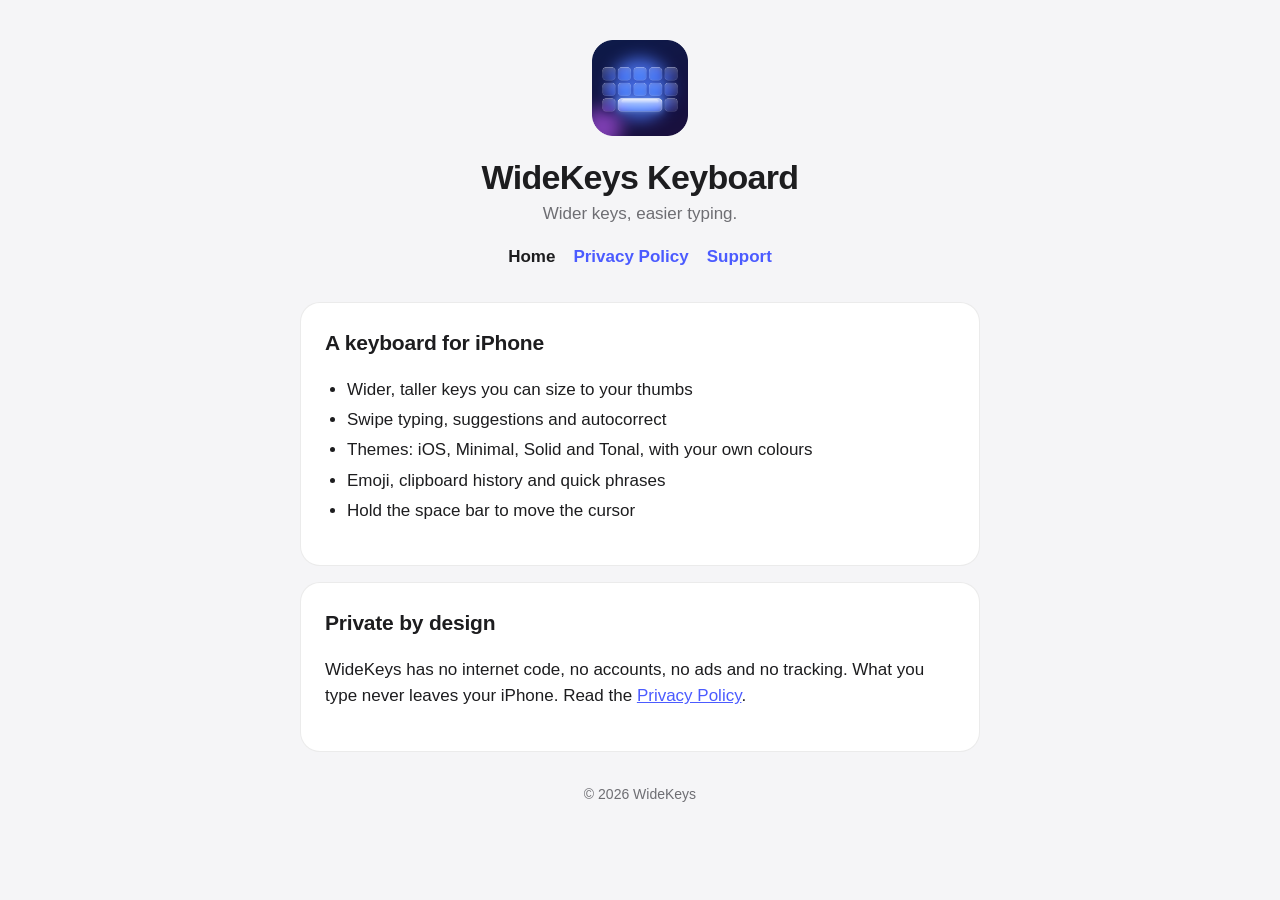
==== index.html @ 42ba70db "Add files via upload" ====
<!doctype html>
<html lang="en">
<head>
  <meta charset="utf-8">
  <meta name="viewport" content="width=device-width, initial-scale=1">
  <title>WideKeys Keyboard</title>
  <meta name="description" content="WideKeys: a keyboard for iPhone with wider keys, swipe typing and themes. Private by design.">
  <link rel="icon" href="icon.png">
  <link rel="stylesheet" href="style.css">
</head>
<body>
<main>
  <header>
    <img src="icon.png" alt="">
    <h1>WideKeys Keyboard</h1>
    <p>Wider keys, easier typing.</p>
    <nav>
      <a href="index.html" aria-current="page">Home</a>
      <a href="privacy.html">Privacy Policy</a>
      <a href="support.html">Support</a>
    </nav>
  </header>

  <div class="card">
    <h2>A keyboard for iPhone</h2>
    <ul>
      <li>Wider, taller keys you can size to your thumbs</li>
      <li>Swipe typing, suggestions and autocorrect</li>
      <li>Themes: iOS, Minimal, Solid and Tonal, with your own colours</li>
      <li>Emoji, clipboard history and quick phrases</li>
      <li>Hold the space bar to move the cursor</li>
    </ul>
  </div>

  <div class="card">
    <h2>Private by design</h2>
    <p>WideKeys has no internet code, no accounts, no ads and no tracking. What you type never leaves your iPhone. Read the <a href="privacy.html">Privacy Policy</a>.</p>
  </div>

  <footer>© 2026 WideKeys</footer>
</main>
</body>
</html>
---- style.css ----
:root {
  --bg: #f5f5f7;
  --card: #ffffff;
  --text: #1d1d1f;
  --muted: #6e6e73;
  --accent: #4b5bff;
  --line: rgba(0, 0, 0, 0.08);
}
@media (prefers-color-scheme: dark) {
  :root {
    --bg: #000000;
    --card: #1c1c1e;
    --text: #f5f5f7;
    --muted: #a1a1a6;
    --accent: #8b95ff;
    --line: rgba(255, 255, 255, 0.12);
  }
}
* { box-sizing: border-box; }
body {
  margin: 0;
  background: var(--bg);
  color: var(--text);
  font: 17px/1.55 -apple-system, BlinkMacSystemFont, "SF Pro Text", "Helvetica Neue", Arial, sans-serif;
  -webkit-text-size-adjust: 100%;
}
main { max-width: 720px; margin: 0 auto; padding: 40px 20px 64px; }
header { text-align: center; margin-bottom: 32px; }
header img { width: 96px; height: 96px; }
header h1 { font-size: 34px; line-height: 1.15; margin: 14px 0 4px; letter-spacing: -0.02em; }
header p { margin: 0; color: var(--muted); }
nav { display: flex; justify-content: center; gap: 18px; margin-top: 16px; flex-wrap: wrap; }
nav a { color: var(--accent); text-decoration: none; font-weight: 600; }
nav a[aria-current="page"] { color: var(--text); }
.card {
  background: var(--card);
  border-radius: 20px;
  padding: 24px;
  border: 1px solid var(--line);
}
.card + .card { margin-top: 16px; }
h2 { font-size: 21px; margin: 28px 0 8px; letter-spacing: -0.01em; }
.card h2:first-child { margin-top: 0; }
p, li { color: var(--text); }
ul { padding-left: 22px; }
li { margin: 4px 0; }
.muted { color: var(--muted); font-size: 15px; }
a { color: var(--accent); }
footer { text-align: center; color: var(--muted); font-size: 14px; margin-top: 32px; }
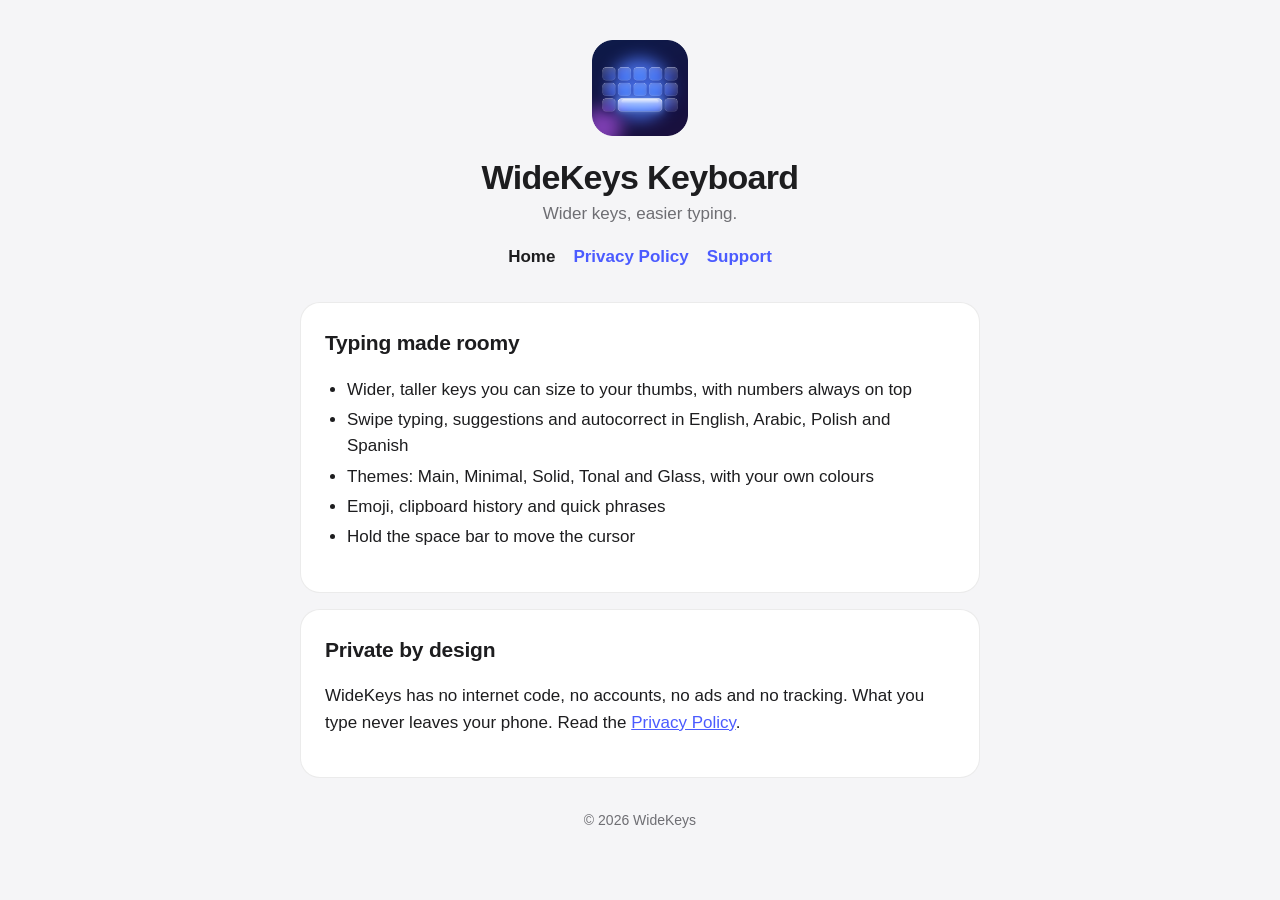
==== commit 2b5d0a75: "Add files via upload" ====
--- a/index.html
+++ b/index.html
@@ -4,7 +4,7 @@
   <meta charset="utf-8">
   <meta name="viewport" content="width=device-width, initial-scale=1">
   <title>WideKeys Keyboard</title>
-  <meta name="description" content="WideKeys: a keyboard for iPhone with wider keys, swipe typing and themes. Private by design.">
+  <meta name="description" content="WideKeys: a keyboard with wider keys, a number row, swipe typing and themes. Private by design.">
   <link rel="icon" href="icon.png">
   <link rel="stylesheet" href="style.css">
 </head>
@@ -22,11 +22,11 @@
   </header>
 
   <div class="card">
-    <h2>A keyboard for iPhone</h2>
+    <h2>Typing made roomy</h2>
     <ul>
-      <li>Wider, taller keys you can size to your thumbs</li>
-      <li>Swipe typing, suggestions and autocorrect</li>
-      <li>Themes: iOS, Minimal, Solid and Tonal, with your own colours</li>
+      <li>Wider, taller keys you can size to your thumbs, with numbers always on top</li>
+      <li>Swipe typing, suggestions and autocorrect in English, Arabic, Polish and Spanish</li>
+      <li>Themes: Main, Minimal, Solid, Tonal and Glass, with your own colours</li>
       <li>Emoji, clipboard history and quick phrases</li>
       <li>Hold the space bar to move the cursor</li>
     </ul>
@@ -34,7 +34,7 @@
 
   <div class="card">
     <h2>Private by design</h2>
-    <p>WideKeys has no internet code, no accounts, no ads and no tracking. What you type never leaves your iPhone. Read the <a href="privacy.html">Privacy Policy</a>.</p>
+    <p>WideKeys has no internet code, no accounts, no ads and no tracking. What you type never leaves your phone. Read the <a href="privacy.html">Privacy Policy</a>.</p>
   </div>
 
   <footer>© 2026 WideKeys</footer>
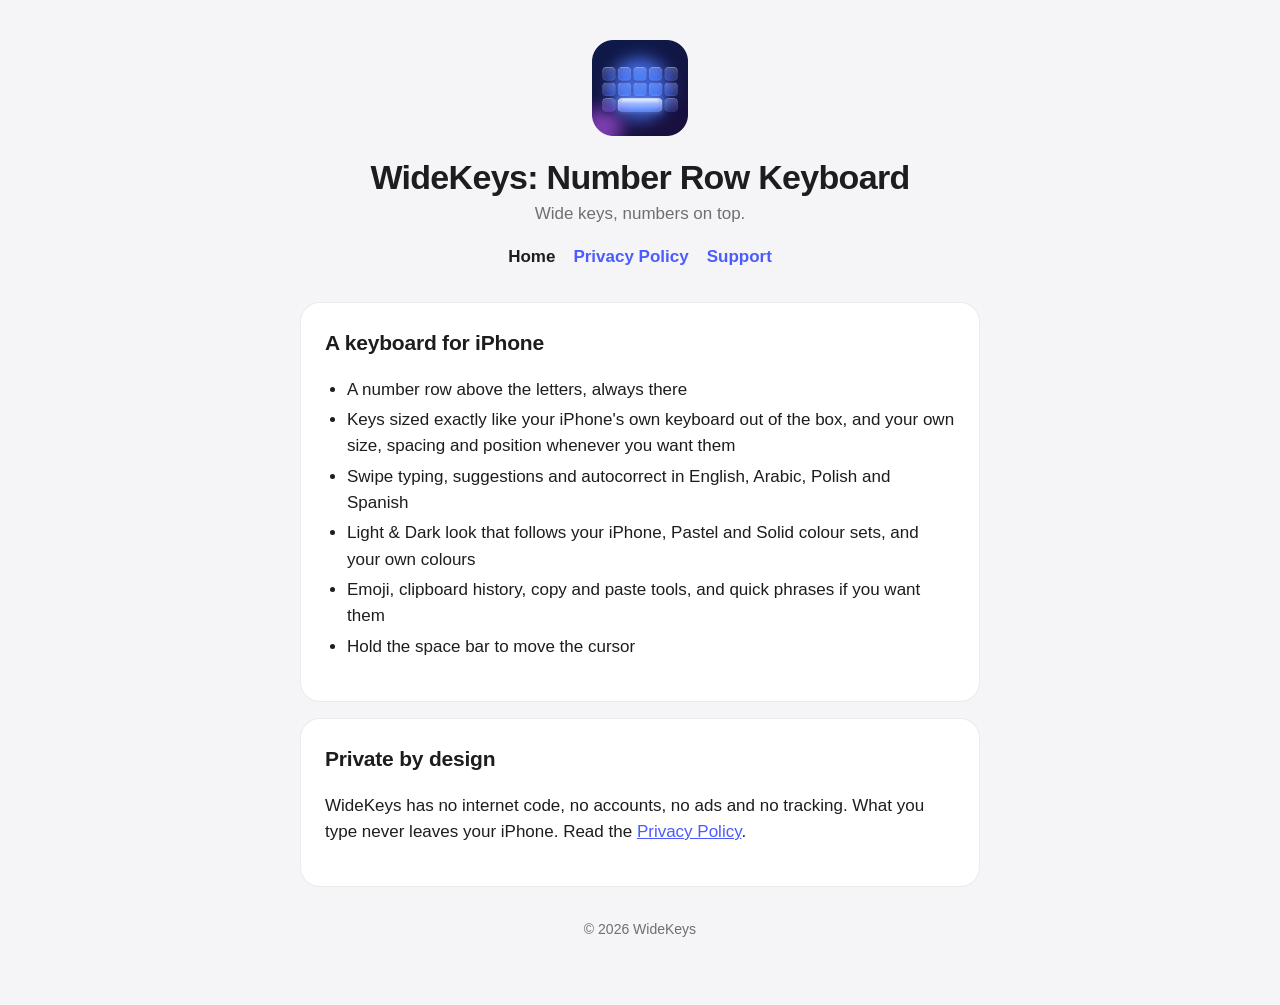
==== commit 794b96c7: "Update site for the latest WideKeys build Number Row Keyboard name, iOS-sized default keys, symbol p" ====
--- a/index.html
+++ b/index.html
@@ -3,8 +3,8 @@
 <head>
   <meta charset="utf-8">
   <meta name="viewport" content="width=device-width, initial-scale=1">
-  <title>WideKeys Keyboard</title>
-  <meta name="description" content="WideKeys: a keyboard with wider keys, a number row, swipe typing and themes. Private by design.">
+  <title>WideKeys: Number Row Keyboard</title>
+  <meta name="description" content="WideKeys: a keyboard for iPhone with a number row on top, wide keys sized like the iPhone's own, swipe typing and your own colours. Private by design.">
   <link rel="icon" href="icon.png">
   <link rel="stylesheet" href="style.css">
 </head>
@@ -12,8 +12,8 @@
 <main>
   <header>
     <img src="icon.png" alt="">
-    <h1>WideKeys Keyboard</h1>
-    <p>Wider keys, easier typing.</p>
+    <h1>WideKeys: Number Row Keyboard</h1>
+    <p>Wide keys, numbers on top.</p>
     <nav>
       <a href="index.html" aria-current="page">Home</a>
       <a href="privacy.html">Privacy Policy</a>
@@ -22,19 +22,20 @@
   </header>
 
   <div class="card">
-    <h2>Typing made roomy</h2>
+    <h2>A keyboard for iPhone</h2>
     <ul>
-      <li>Wider, taller keys you can size to your thumbs, with numbers always on top</li>
+      <li>A number row above the letters, always there</li>
+      <li>Keys sized exactly like your iPhone's own keyboard out of the box, and your own size, spacing and position whenever you want them</li>
       <li>Swipe typing, suggestions and autocorrect in English, Arabic, Polish and Spanish</li>
-      <li>Themes: Main, Minimal, Solid, Tonal and Glass, with your own colours</li>
-      <li>Emoji, clipboard history and quick phrases</li>
+      <li>Light &amp; Dark look that follows your iPhone, Pastel and Solid colour sets, and your own colours</li>
+      <li>Emoji, clipboard history, copy and paste tools, and quick phrases if you want them</li>
       <li>Hold the space bar to move the cursor</li>
     </ul>
   </div>
 
   <div class="card">
     <h2>Private by design</h2>
-    <p>WideKeys has no internet code, no accounts, no ads and no tracking. What you type never leaves your phone. Read the <a href="privacy.html">Privacy Policy</a>.</p>
+    <p>WideKeys has no internet code, no accounts, no ads and no tracking. What you type never leaves your iPhone. Read the <a href="privacy.html">Privacy Policy</a>.</p>
   </div>
 
   <footer>© 2026 WideKeys</footer>
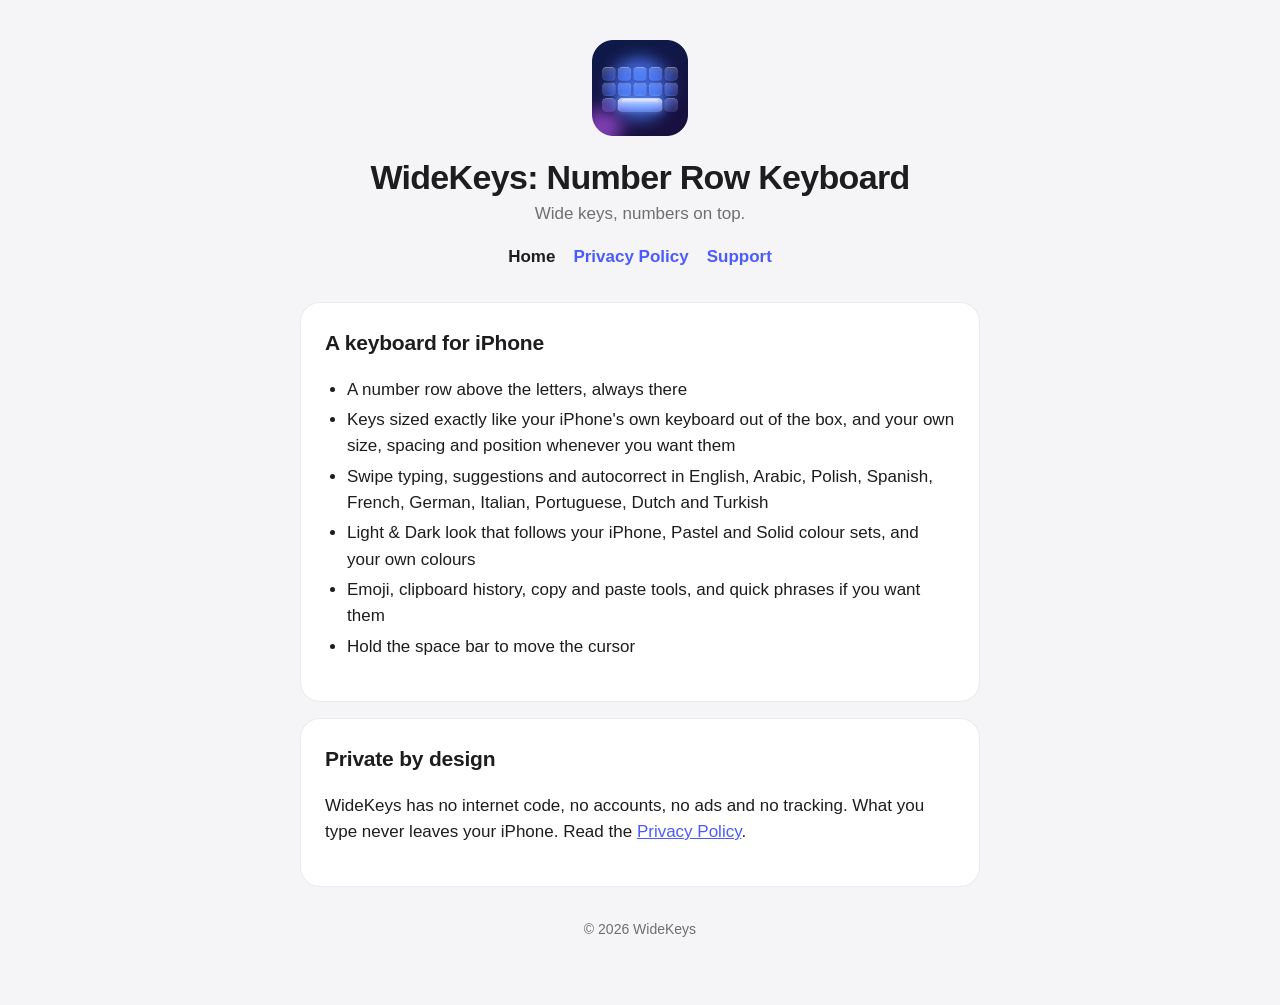
==== commit 6623c50f: "Support and feature list: ten languages Co-Authored-By: Claude Fable 5.1 <noreply@anthropic.com> Cla" ====
--- a/index.html
+++ b/index.html
@@ -26,7 +26,7 @@
     <ul>
       <li>A number row above the letters, always there</li>
       <li>Keys sized exactly like your iPhone's own keyboard out of the box, and your own size, spacing and position whenever you want them</li>
-      <li>Swipe typing, suggestions and autocorrect in English, Arabic, Polish and Spanish</li>
+      <li>Swipe typing, suggestions and autocorrect in English, Arabic, Polish, Spanish, French, German, Italian, Portuguese, Dutch and Turkish</li>
       <li>Light &amp; Dark look that follows your iPhone, Pastel and Solid colour sets, and your own colours</li>
       <li>Emoji, clipboard history, copy and paste tools, and quick phrases if you want them</li>
       <li>Hold the space bar to move the cursor</li>
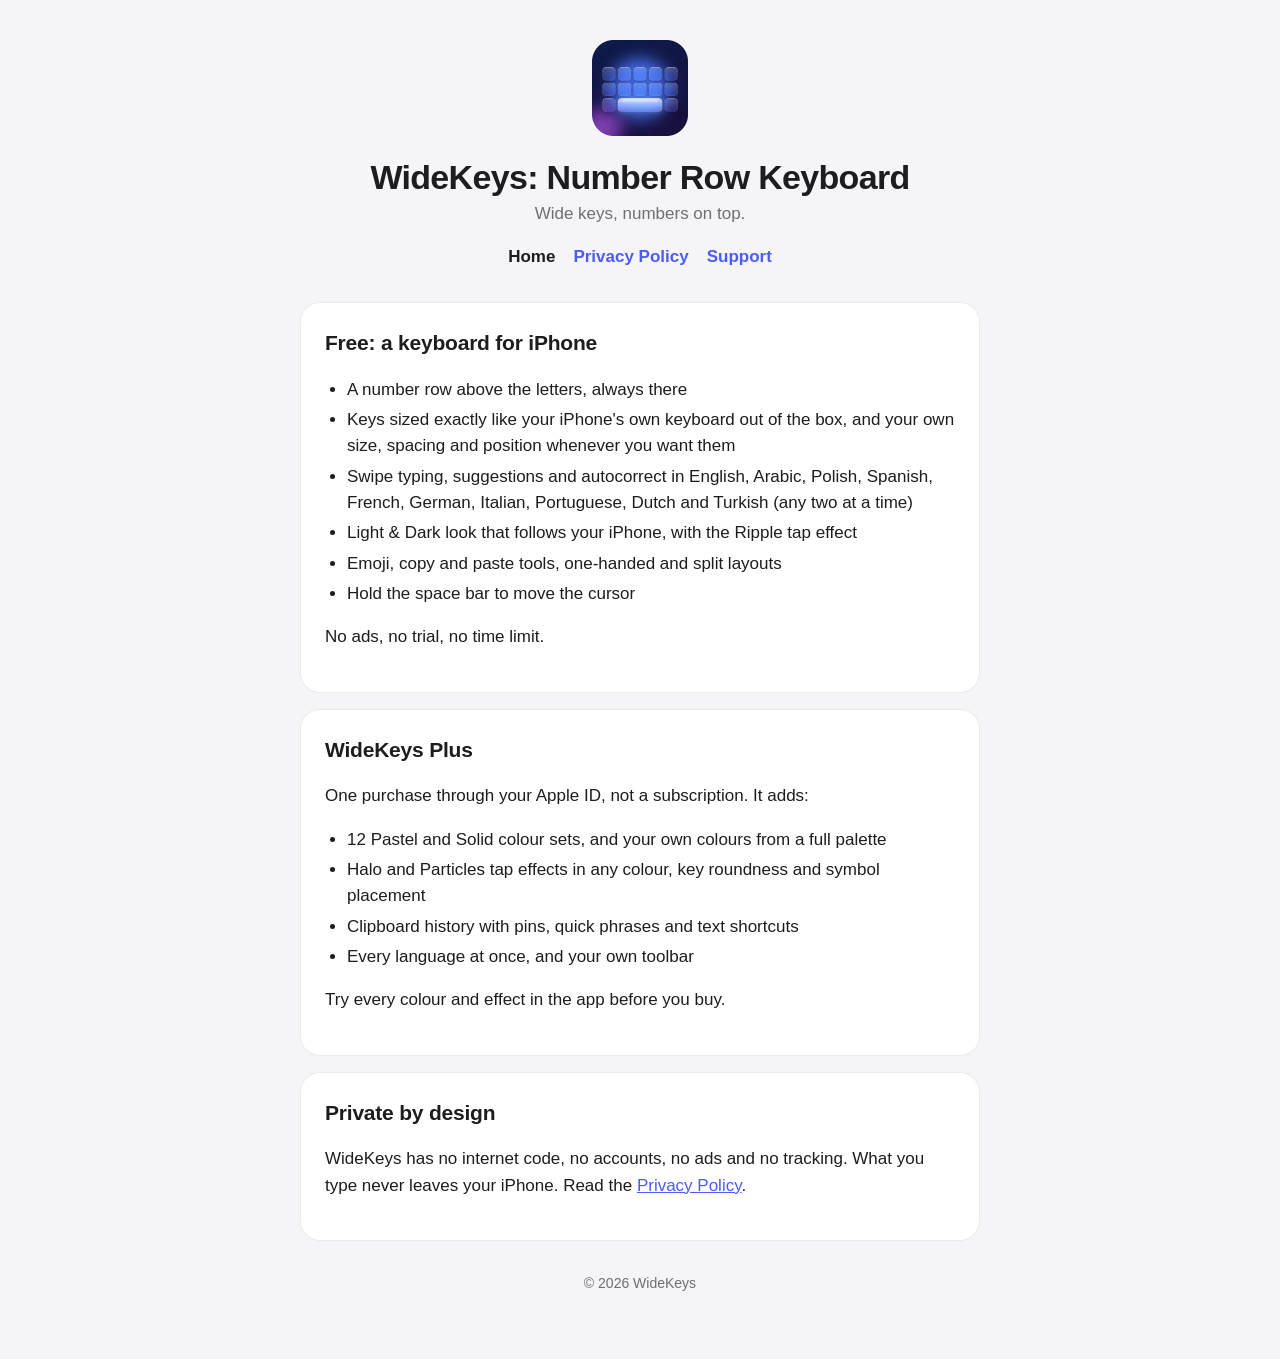
==== commit fc67269a: "Free and WideKeys Plus: features, buying and restoring, purchase privacy Co-Authored-By: Claude Opus" ====
--- a/index.html
+++ b/index.html
@@ -22,15 +22,28 @@
   </header>
 
   <div class="card">
-    <h2>A keyboard for iPhone</h2>
+    <h2>Free: a keyboard for iPhone</h2>
     <ul>
       <li>A number row above the letters, always there</li>
       <li>Keys sized exactly like your iPhone's own keyboard out of the box, and your own size, spacing and position whenever you want them</li>
-      <li>Swipe typing, suggestions and autocorrect in English, Arabic, Polish, Spanish, French, German, Italian, Portuguese, Dutch and Turkish</li>
-      <li>Light &amp; Dark look that follows your iPhone, Pastel and Solid colour sets, and your own colours</li>
-      <li>Emoji, clipboard history, copy and paste tools, and quick phrases if you want them</li>
+      <li>Swipe typing, suggestions and autocorrect in English, Arabic, Polish, Spanish, French, German, Italian, Portuguese, Dutch and Turkish (any two at a time)</li>
+      <li>Light &amp; Dark look that follows your iPhone, with the Ripple tap effect</li>
+      <li>Emoji, copy and paste tools, one-handed and split layouts</li>
       <li>Hold the space bar to move the cursor</li>
     </ul>
+    <p>No ads, no trial, no time limit.</p>
+  </div>
+
+  <div class="card">
+    <h2>WideKeys Plus</h2>
+    <p>One purchase through your Apple ID, not a subscription. It adds:</p>
+    <ul>
+      <li>12 Pastel and Solid colour sets, and your own colours from a full palette</li>
+      <li>Halo and Particles tap effects in any colour, key roundness and symbol placement</li>
+      <li>Clipboard history with pins, quick phrases and text shortcuts</li>
+      <li>Every language at once, and your own toolbar</li>
+    </ul>
+    <p>Try every colour and effect in the app before you buy.</p>
   </div>
 
   <div class="card">
